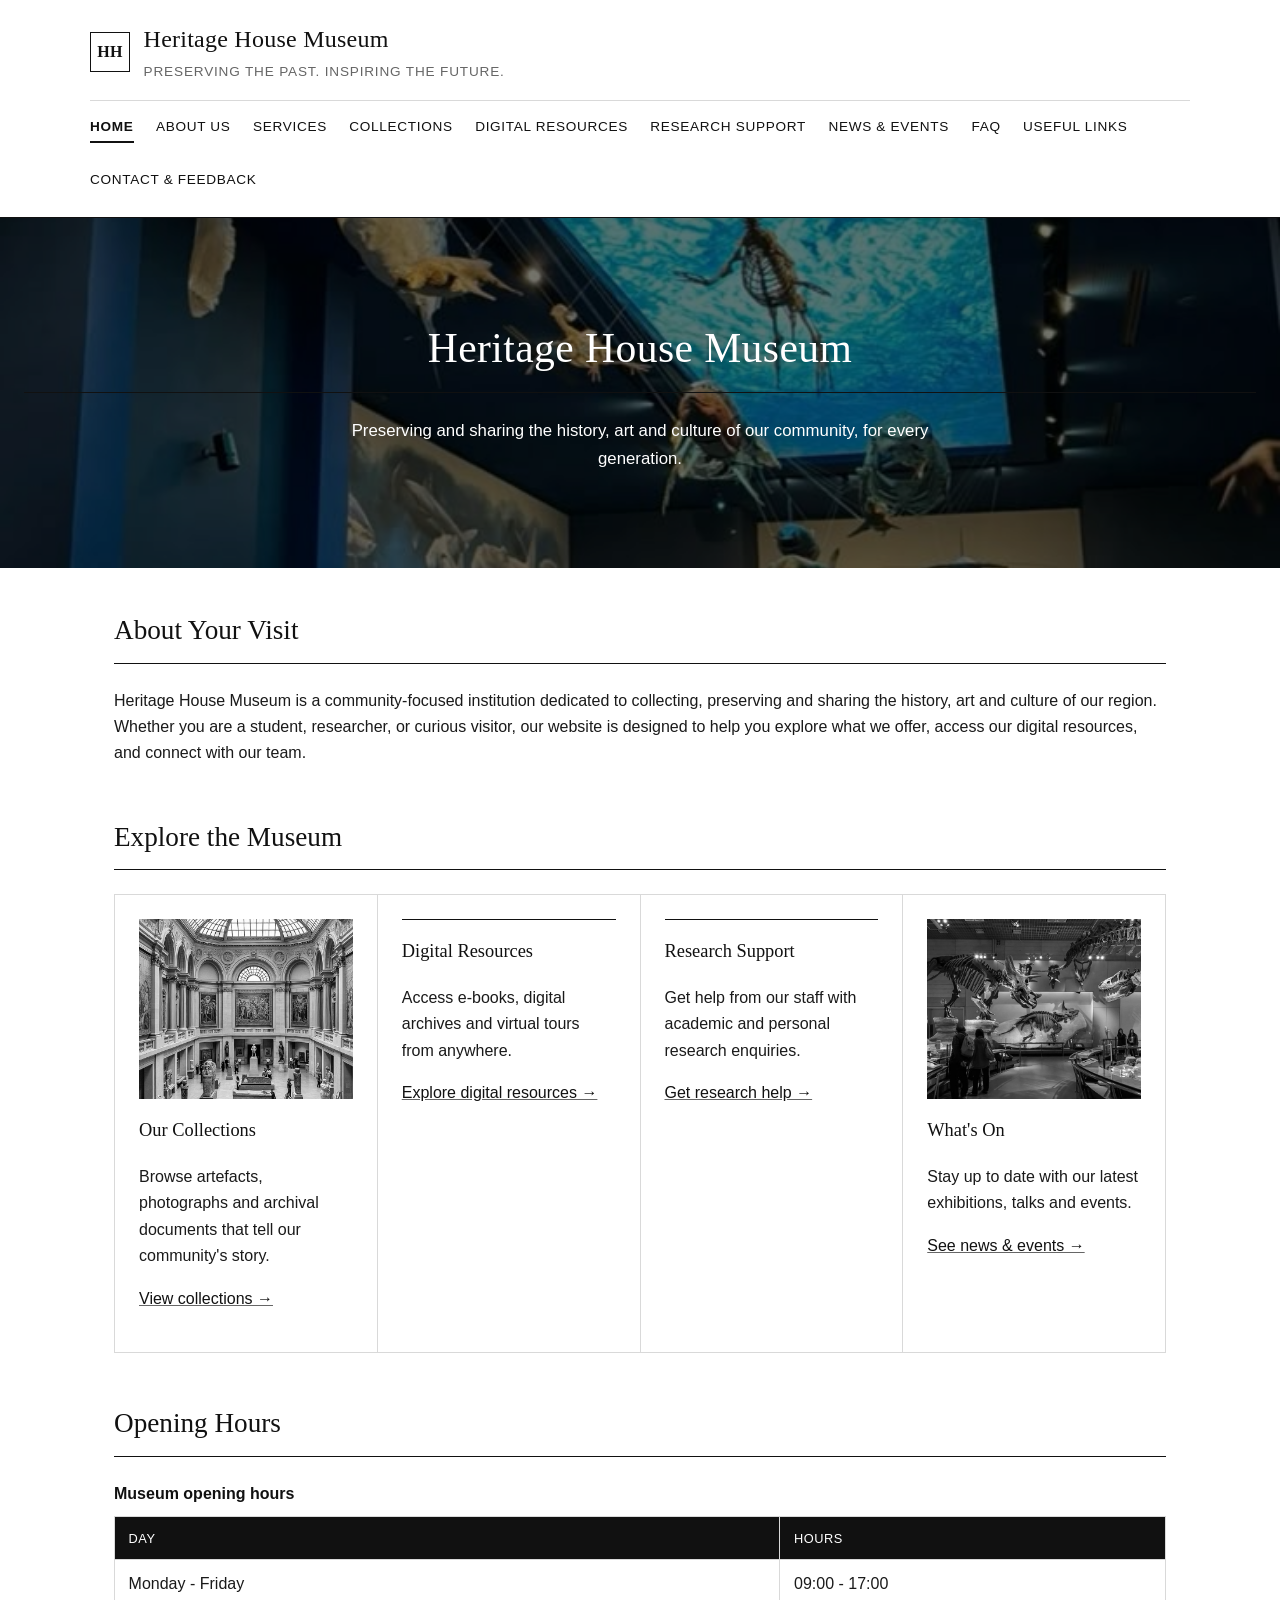
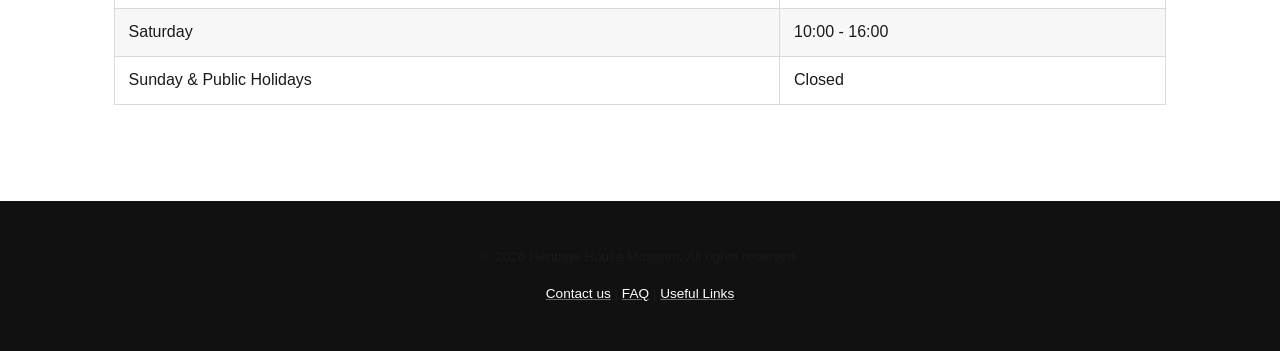
==== index.html @ da5e99c8 "Build museum website: 10 pages, B&W design, photos, report" ====
<!DOCTYPE html>
<html lang="en">
<head>
<meta charset="UTF-8">
<meta name="viewport" content="width=device-width, initial-scale=1.0">
<title>Home | Heritage House Museum</title>
<meta name="description" content="Heritage House Museum - preserving and sharing our community's history, art and culture.">
<link rel="stylesheet" href="css/style.css">
</head>
<body>
<a class="skip-link" href="#main-content">Skip to main content</a>

<header class="site-header">
  <div class="brand">
    <span class="logo-mark" aria-hidden="true">HH</span>
    <div>
      <h1>Heritage House Museum</h1>
      <p class="tagline">Preserving the past. Inspiring the future.</p>
    </div>
  </div>
  <nav class="main-nav" aria-label="Main navigation">
    <ul>
      <li><a href="index.html" aria-current="page">Home</a></li>
      <li><a href="about.html">About Us</a></li>
      <li><a href="services.html">Services</a></li>
      <li><a href="collections.html">Collections</a></li>
      <li><a href="digital-resources.html">Digital Resources</a></li>
      <li><a href="research-support.html">Research Support</a></li>
      <li><a href="news-events.html">News &amp; Events</a></li>
      <li><a href="faq.html">FAQ</a></li>
      <li><a href="useful-links.html">Useful Links</a></li>
      <li><a href="contact.html">Contact &amp; Feedback</a></li>
    </ul>
  </nav>
</header>

<main id="main-content">
  <div class="hero">
    <h2>Heritage House Museum</h2>
    <p>Preserving and sharing the history, art and culture of our community, for every generation.</p>
  </div>

  <section aria-labelledby="intro-heading">
    <h2 id="intro-heading">About Your Visit</h2>
    <p>
      Heritage House Museum is a community-focused institution dedicated to collecting, preserving and
      sharing the history, art and culture of our region. Whether you are a student, researcher, or
      curious visitor, our website is designed to help you explore what we offer, access our digital
      resources, and connect with our team.
    </p>
  </section>

  <section aria-labelledby="highlights-heading">
    <h2 id="highlights-heading">Explore the Museum</h2>
    <div class="card-grid">
      <div class="card">
        <img src="images/gallery-interior.jpg" alt="Museum gallery interior with exhibit cases and visitors viewing displays">
        <h3>Our Collections</h3>
        <p>Browse artefacts, photographs and archival documents that tell our community's story.</p>
        <p><a href="collections.html">View collections &rarr;</a></p>
      </div>
      <div class="card">
        <div class="icon-box" aria-hidden="true"></div>
        <h3>Digital Resources</h3>
        <p>Access e-books, digital archives and virtual tours from anywhere.</p>
        <p><a href="digital-resources.html">Explore digital resources &rarr;</a></p>
      </div>
      <div class="card">
        <div class="icon-box" aria-hidden="true"></div>
        <h3>Research Support</h3>
        <p>Get help from our staff with academic and personal research enquiries.</p>
        <p><a href="research-support.html">Get research help &rarr;</a></p>
      </div>
      <div class="card">
        <img src="images/workshop-event.jpg" alt="Visitors taking part in a museum workshop event">
        <h3>What's On</h3>
        <p>Stay up to date with our latest exhibitions, talks and events.</p>
        <p><a href="news-events.html">See news &amp; events &rarr;</a></p>
      </div>
    </div>
  </section>

  <section aria-labelledby="hours-heading">
    <h2 id="hours-heading">Opening Hours</h2>
    <table>
      <caption>Museum opening hours</caption>
      <thead>
        <tr><th scope="col">Day</th><th scope="col">Hours</th></tr>
      </thead>
      <tbody>
        <tr><td>Monday - Friday</td><td>09:00 - 17:00</td></tr>
        <tr><td>Saturday</td><td>10:00 - 16:00</td></tr>
        <tr><td>Sunday &amp; Public Holidays</td><td>Closed</td></tr>
      </tbody>
    </table>
  </section>
</main>

<footer class="site-footer">
  <p>&copy; 2026 Heritage House Museum. All rights reserved.</p>
  <p><a href="contact.html">Contact us</a> | <a href="faq.html">FAQ</a> | <a href="useful-links.html">Useful Links</a></p>
</footer>

</body>
</html>
---- css/style.css ----
/* =========================================================
   Heritage House Museum - Main Stylesheet
   Monochrome, editorial layout inspired by nmk.go.ke
   ========================================================= */

:root {
  --color-black: #111111;
  --color-white: #ffffff;
  --color-text: #1a1a1a;
  --color-muted: #666666;
  --color-border: #d9d9d9;
  --color-border-strong: #111111;
  --font-heading: Georgia, 'Times New Roman', serif;
  --font-body: Helvetica, Arial, sans-serif;
}

* {
  box-sizing: border-box;
}

body {
  margin: 0;
  font-family: var(--font-body);
  background-color: var(--color-white);
  color: var(--color-text);
  line-height: 1.65;
}

img {
  filter: grayscale(100%);
}

/* Skip link for keyboard/screen-reader users */
.skip-link {
  position: absolute;
  left: -999px;
  top: auto;
  background: var(--color-black);
  color: var(--color-white);
  padding: 0.5em 1em;
  z-index: 100;
}
.skip-link:focus {
  left: 0.5em;
  top: 0.5em;
}

/* ---------- Header & Navigation ---------- */
header.site-header {
  background-color: var(--color-white);
  color: var(--color-black);
  padding: 1.25rem 1.5rem;
  border-bottom: 1px solid var(--color-border-strong);
}

.site-header .brand {
  display: flex;
  align-items: center;
  gap: 0.85rem;
  flex-wrap: wrap;
  max-width: 1100px;
  margin: 0 auto;
}

.site-header .logo-mark {
  width: 40px;
  height: 40px;
  border: 1px solid var(--color-black);
  display: inline-flex;
  align-items: center;
  justify-content: center;
  font-family: var(--font-heading);
  font-weight: bold;
  letter-spacing: 0.02em;
  color: var(--color-black);
  flex-shrink: 0;
}

.site-header h1 {
  font-family: var(--font-heading);
  margin: 0;
  font-size: 1.5rem;
  letter-spacing: 0.01em;
}

.site-header p.tagline {
  margin: 0.1rem 0 0;
  font-size: 0.85rem;
  color: var(--color-muted);
  text-transform: uppercase;
  letter-spacing: 0.06em;
}

nav.main-nav {
  margin-top: 1rem;
  border-top: 1px solid var(--color-border);
  padding-top: 0.75rem;
  max-width: 1100px;
  margin-left: auto;
  margin-right: auto;
}

nav.main-nav ul {
  list-style: none;
  margin: 0;
  padding: 0;
  display: flex;
  flex-wrap: wrap;
  gap: 1.4rem;
}

nav.main-nav a {
  display: inline-block;
  padding: 0.2rem 0;
  color: var(--color-black);
  text-decoration: none;
  font-size: 0.85rem;
  text-transform: uppercase;
  letter-spacing: 0.05em;
  border-bottom: 2px solid transparent;
}

nav.main-nav a:hover,
nav.main-nav a:focus {
  border-bottom-color: var(--color-black);
}

nav.main-nav a[aria-current="page"] {
  border-bottom-color: var(--color-black);
  font-weight: bold;
}

/* ---------- Layout ---------- */
main {
  max-width: 1100px;
  margin: 0 auto;
  padding: 0 1.5rem 3rem;
}

.hero {
  position: relative;
  width: 100vw;
  margin-left: calc(50% - 50vw);
  margin-right: calc(50% - 50vw);
  margin-bottom: 2.5rem;
  padding: 6rem 1.5rem;
  text-align: center;
  color: var(--color-white);
  background-color: var(--color-black);
  background-image: linear-gradient(rgba(0, 0, 0, 0.55), rgba(0, 0, 0, 0.55)), url('../images/hero-museum.jpg');
  background-size: cover;
  background-position: center;
}

.hero h2 {
  font-family: var(--font-heading);
  font-size: 2.6rem;
  font-weight: normal;
  color: var(--color-white);
  margin-top: 0;
  letter-spacing: 0.01em;
}

.hero p {
  max-width: 620px;
  margin: 0.75rem auto 0;
  color: var(--color-white);
  font-size: 1.05rem;
}

section {
  margin-bottom: 3rem;
}

h1, h2, h3, h4 {
  font-family: var(--font-heading);
  font-weight: normal;
  color: var(--color-black);
}

h2 {
  font-size: 1.7rem;
  border-bottom: 1px solid var(--color-border-strong);
  padding-bottom: 0.6rem;
  margin-bottom: 1.5rem;
}

p {
  color: var(--color-text);
}

a {
  color: var(--color-black);
  text-decoration-color: var(--color-muted);
}

a:hover,
a:focus {
  text-decoration-thickness: 2px;
}

/* ---------- Cards / Grid ---------- */
.card-grid {
  display: grid;
  grid-template-columns: repeat(auto-fit, minmax(220px, 1fr));
  gap: 0;
  border-top: 1px solid var(--color-border);
  border-left: 1px solid var(--color-border);
}

.card {
  background-color: var(--color-white);
  border-right: 1px solid var(--color-border);
  border-bottom: 1px solid var(--color-border);
  padding: 1.5rem;
}

.card h3 {
  margin-top: 0;
  font-size: 1.15rem;
}

.icon-box {
  width: 100%;
  height: 1px;
  margin-bottom: 1rem;
  background-color: var(--color-border-strong);
}

.card img,
.hero-image,
.page-image {
  width: 100%;
  height: 180px;
  object-fit: cover;
  margin-bottom: 1rem;
  display: block;
}

.hero-image {
  height: 320px;
  margin-bottom: 1.5rem;
}

.page-image {
  height: 260px;
  margin: 0.5rem 0 1.25rem;
}

figure {
  margin: 0 0 1.25rem;
}

figcaption {
  font-size: 0.85rem;
  color: var(--color-muted);
  margin-top: 0.5rem;
}

/* ---------- Tables ---------- */
table {
  width: 100%;
  border-collapse: collapse;
  background-color: var(--color-white);
}

caption {
  font-weight: bold;
  text-align: left;
  padding-bottom: 0.6rem;
  color: var(--color-black);
}

th, td {
  border: 1px solid var(--color-border);
  padding: 0.65rem 0.85rem;
  text-align: left;
}

th {
  background-color: var(--color-black);
  color: var(--color-white);
  font-weight: normal;
  text-transform: uppercase;
  font-size: 0.8rem;
  letter-spacing: 0.04em;
}

tr:nth-child(even) td {
  background-color: #f7f7f7;
}

/* ---------- FAQ ---------- */
details {
  background-color: var(--color-white);
  border-bottom: 1px solid var(--color-border);
  padding: 1rem 0;
  margin-bottom: 0;
}

details summary {
  font-weight: bold;
  cursor: pointer;
  color: var(--color-black);
}

/* ---------- Forms ---------- */
form {
  background-color: var(--color-white);
  border: 1px solid var(--color-border-strong);
  padding: 1.75rem;
  max-width: 600px;
}

.form-group {
  margin-bottom: 1.1rem;
}

label {
  display: block;
  font-weight: bold;
  margin-bottom: 0.35rem;
  font-size: 0.9rem;
}

input[type="text"],
input[type="email"],
input[type="tel"],
select,
textarea {
  width: 100%;
  padding: 0.55rem 0.65rem;
  border: 1px solid var(--color-border-strong);
  font-family: inherit;
  font-size: 1rem;
  background-color: var(--color-white);
  color: var(--color-text);
}

input:focus,
select:focus,
textarea:focus {
  outline: 2px solid var(--color-black);
  outline-offset: 1px;
}

fieldset {
  border: 1px solid var(--color-border-strong);
  margin-bottom: 1.1rem;
}

legend {
  font-weight: bold;
  padding: 0 0.4rem;
  color: var(--color-black);
  font-size: 0.9rem;
}

.radio-option,
.checkbox-option {
  display: flex;
  align-items: center;
  gap: 0.5rem;
  font-weight: normal;
  margin-bottom: 0.4rem;
}

.radio-option input,
.checkbox-option input {
  width: auto;
}

button,
input[type="submit"] {
  background-color: var(--color-black);
  color: var(--color-white);
  border: 1px solid var(--color-black);
  padding: 0.65rem 1.6rem;
  font-size: 0.9rem;
  text-transform: uppercase;
  letter-spacing: 0.05em;
  cursor: pointer;
}

button:hover,
input[type="submit"]:hover {
  background-color: var(--color-white);
  color: var(--color-black);
}

.required {
  color: var(--color-black);
  font-weight: bold;
}

/* ---------- Links list ---------- */
.link-list li {
  margin-bottom: 0.6rem;
}

/* ---------- Footer ---------- */
footer.site-footer {
  background-color: var(--color-black);
  color: #cccccc;
  text-align: center;
  padding: 2rem 1.5rem;
  font-size: 0.85rem;
}

footer.site-footer a {
  color: var(--color-white);
}

/* ---------- Responsive ---------- */
@media (max-width: 600px) {
  nav.main-nav ul {
    flex-direction: column;
    gap: 0.6rem;
  }
  .hero {
    padding: 3rem 1.25rem;
  }
  .hero h2 {
    font-size: 1.8rem;
  }
}
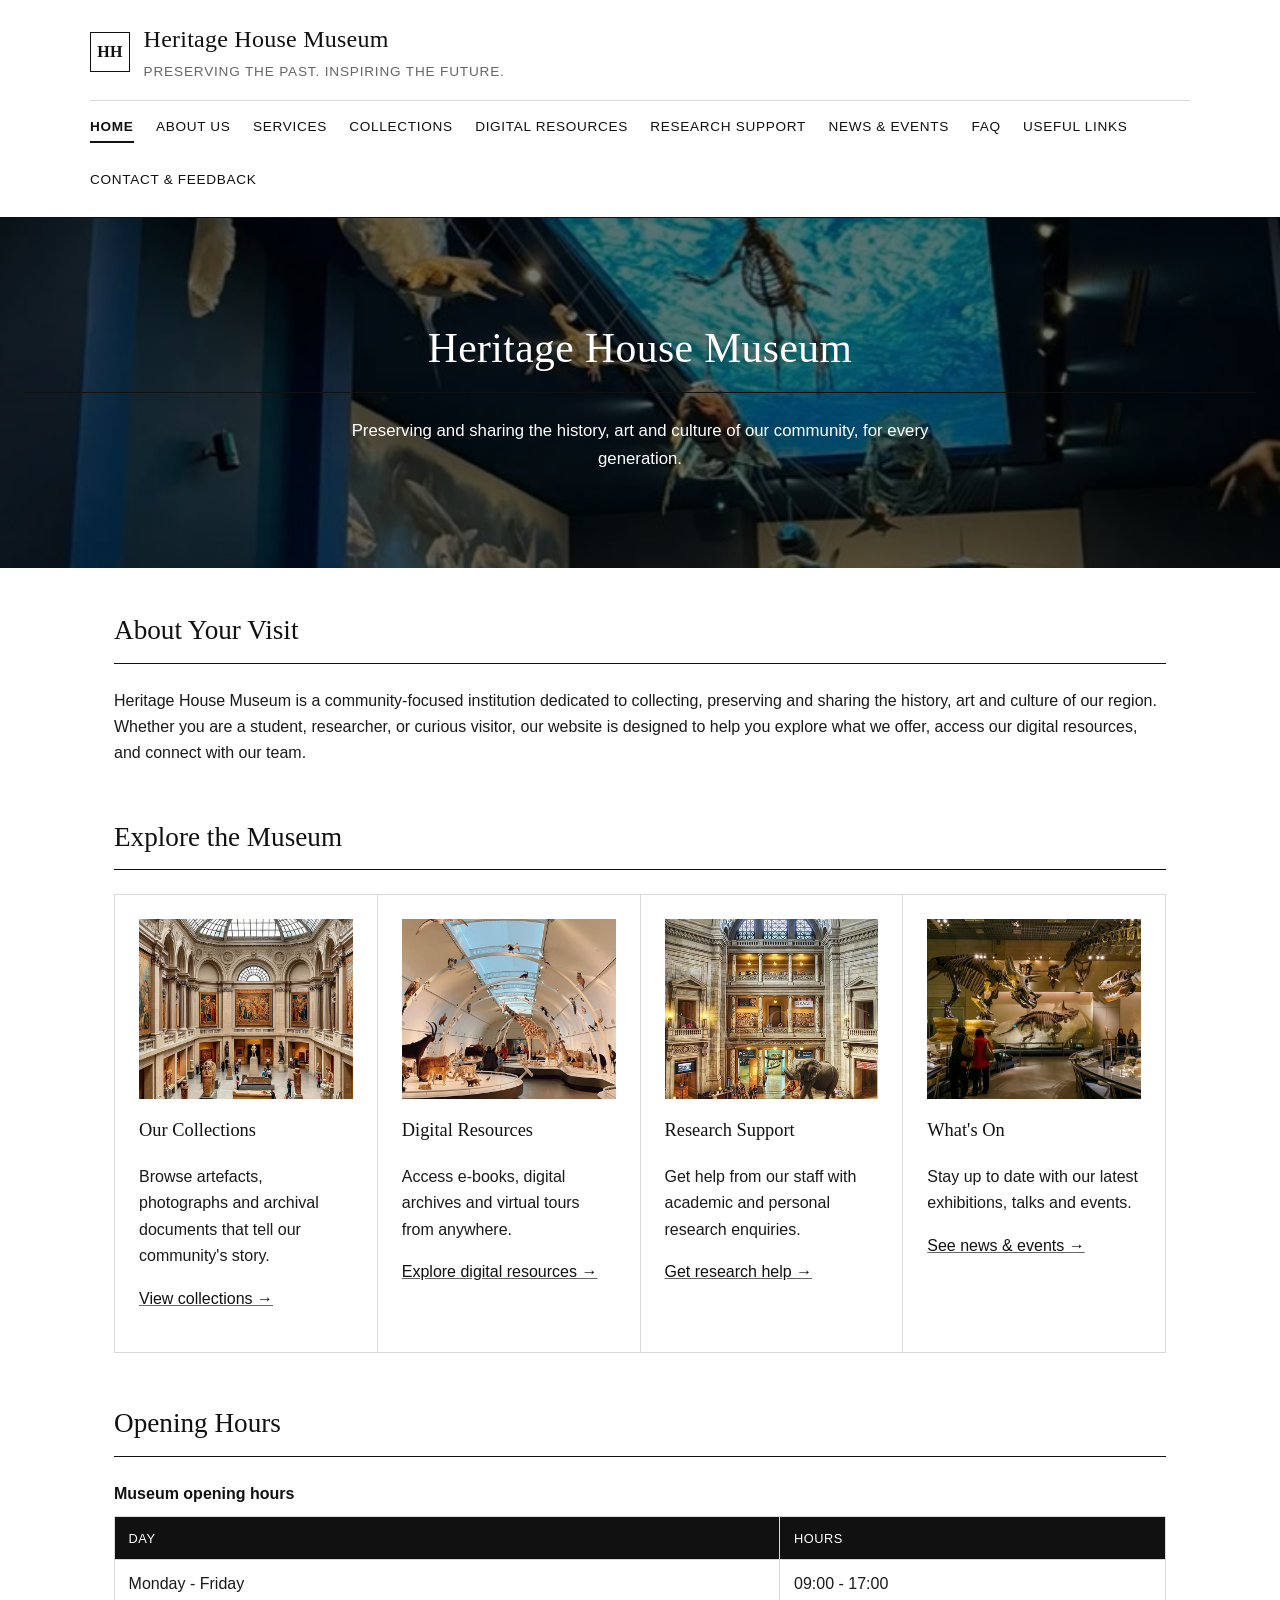
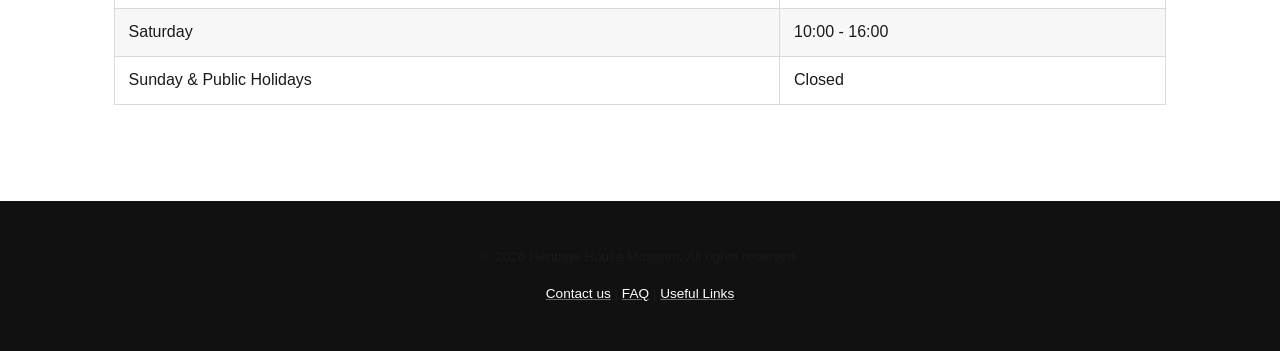
==== commit 7b833ce4: "Keep photo colors, fill remaining card placeholders" ====
--- a/index.html
+++ b/index.html
@@ -60,13 +60,13 @@
         <p><a href="collections.html">View collections &rarr;</a></p>
       </div>
       <div class="card">
-        <div class="icon-box" aria-hidden="true"></div>
+        <img src="images/skylight-gallery.jpg" alt="Sunlit gallery space housing part of our digital archive project">
         <h3>Digital Resources</h3>
         <p>Access e-books, digital archives and virtual tours from anywhere.</p>
         <p><a href="digital-resources.html">Explore digital resources &rarr;</a></p>
       </div>
       <div class="card">
-        <div class="icon-box" aria-hidden="true"></div>
+        <img src="images/natural-history-display.jpg" alt="Museum display used by researchers and visiting academics">
         <h3>Research Support</h3>
         <p>Get help from our staff with academic and personal research enquiries.</p>
         <p><a href="research-support.html">Get research help &rarr;</a></p>
--- a/css/style.css
+++ b/css/style.css
@@ -24,10 +24,6 @@
   background-color: var(--color-white);
   color: var(--color-text);
   line-height: 1.65;
-}
-
-img {
-  filter: grayscale(100%);
 }
 
 /* Skip link for keyboard/screen-reader users */
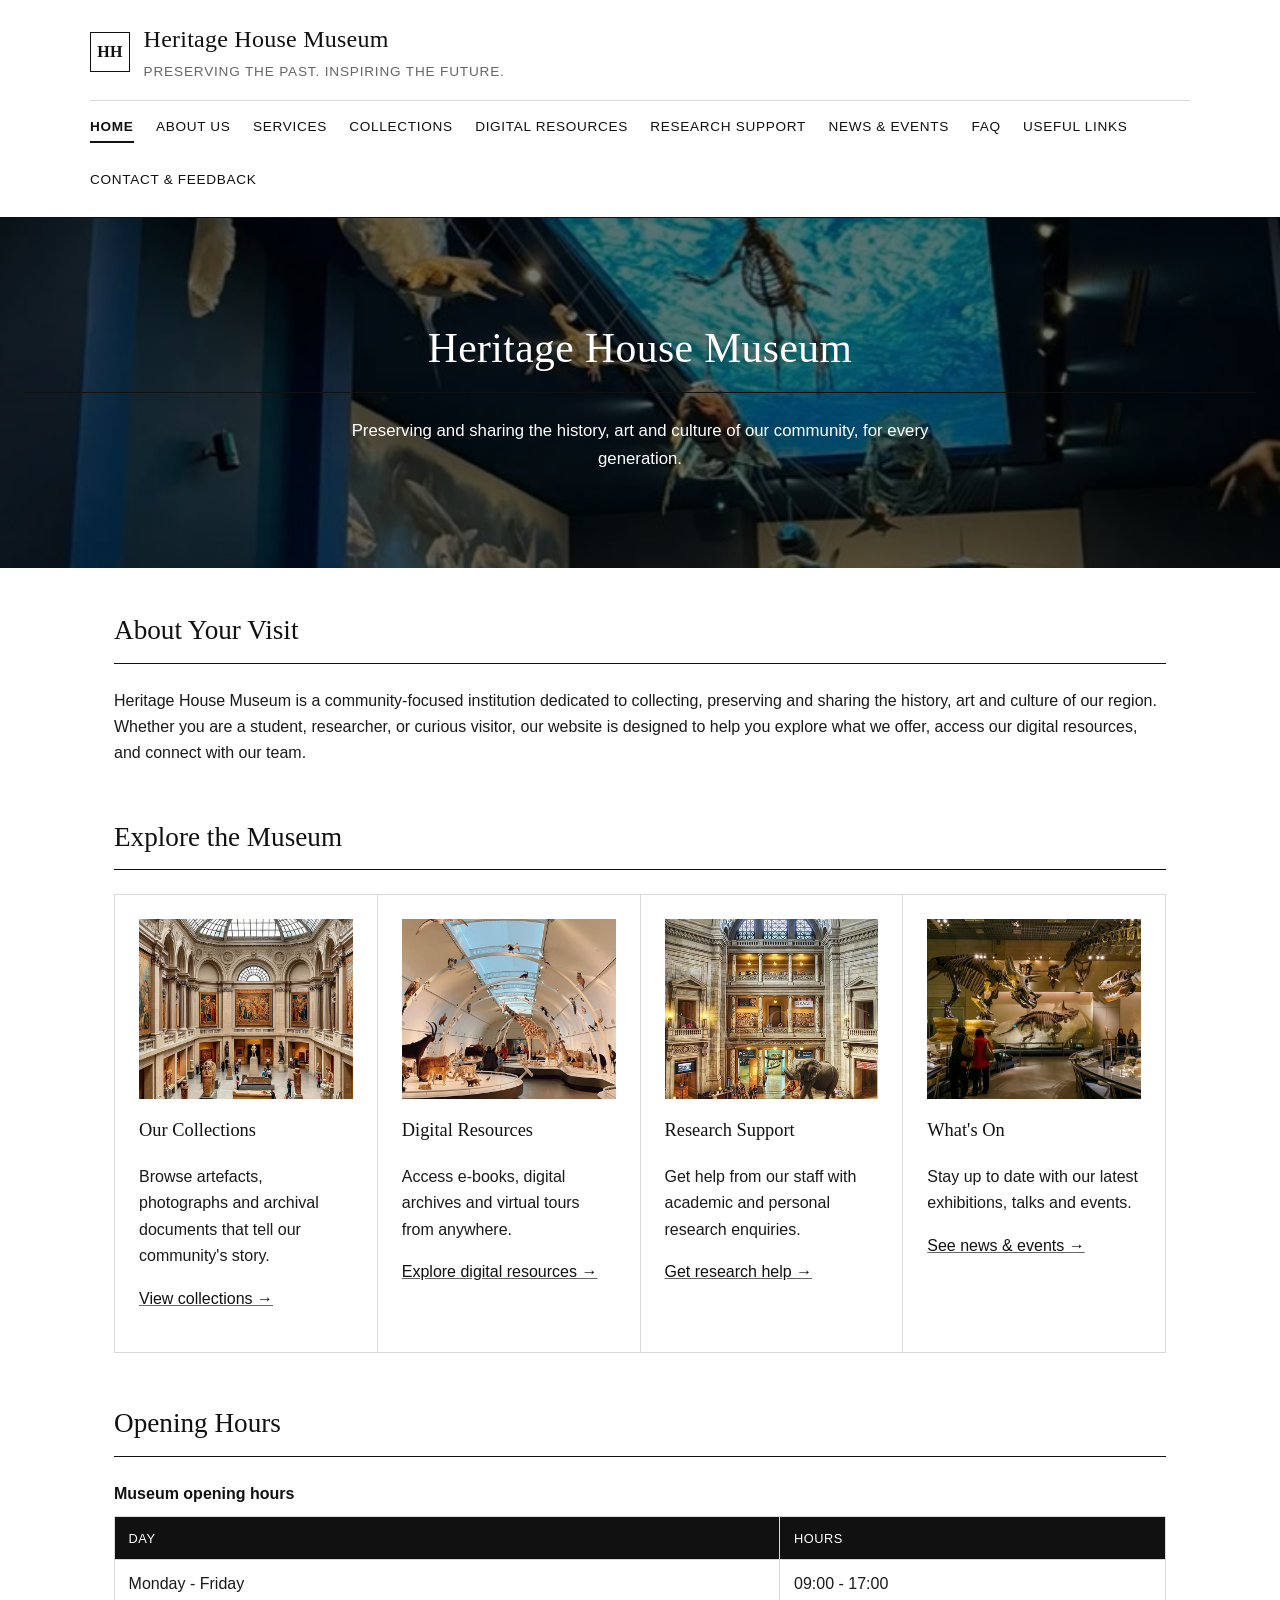
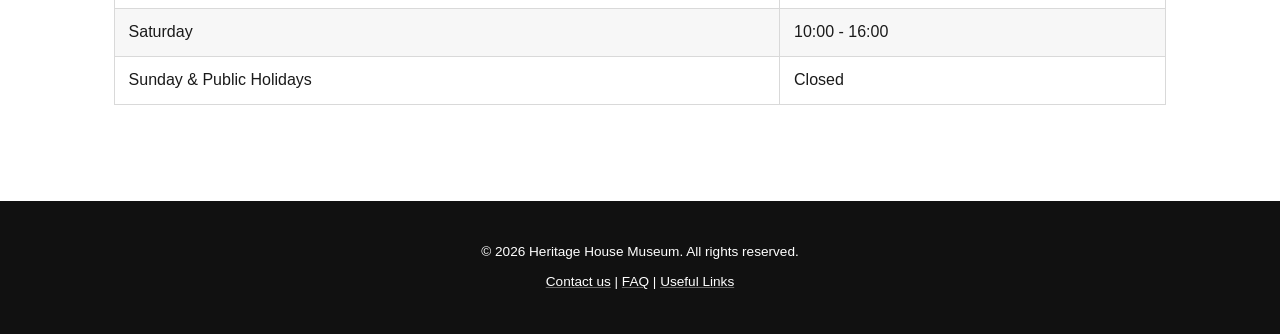
==== commit 9f3cd915: "Made some changes" ====
--- a/index.html
+++ b/index.html
@@ -1,4 +1,4 @@
-<!DOCTYPE html>
+<!DOCTYPE html>  
 <html lang="en">
 <head>
 <meta charset="UTF-8">
--- a/css/style.css
+++ b/css/style.css
@@ -3,7 +3,7 @@
    Monochrome, editorial layout inspired by nmk.go.ke
    ========================================================= */
 
-:root {
+:root {  
   --color-black: #111111;
   --color-white: #ffffff;
   --color-text: #1a1a1a;
@@ -401,6 +401,11 @@
   text-align: center;
   padding: 2rem 1.5rem;
   font-size: 0.85rem;
+}
+
+footer.site-footer p {
+  margin: 0.5rem 0;
+  color: var(--color-white);
 }
 
 footer.site-footer a {
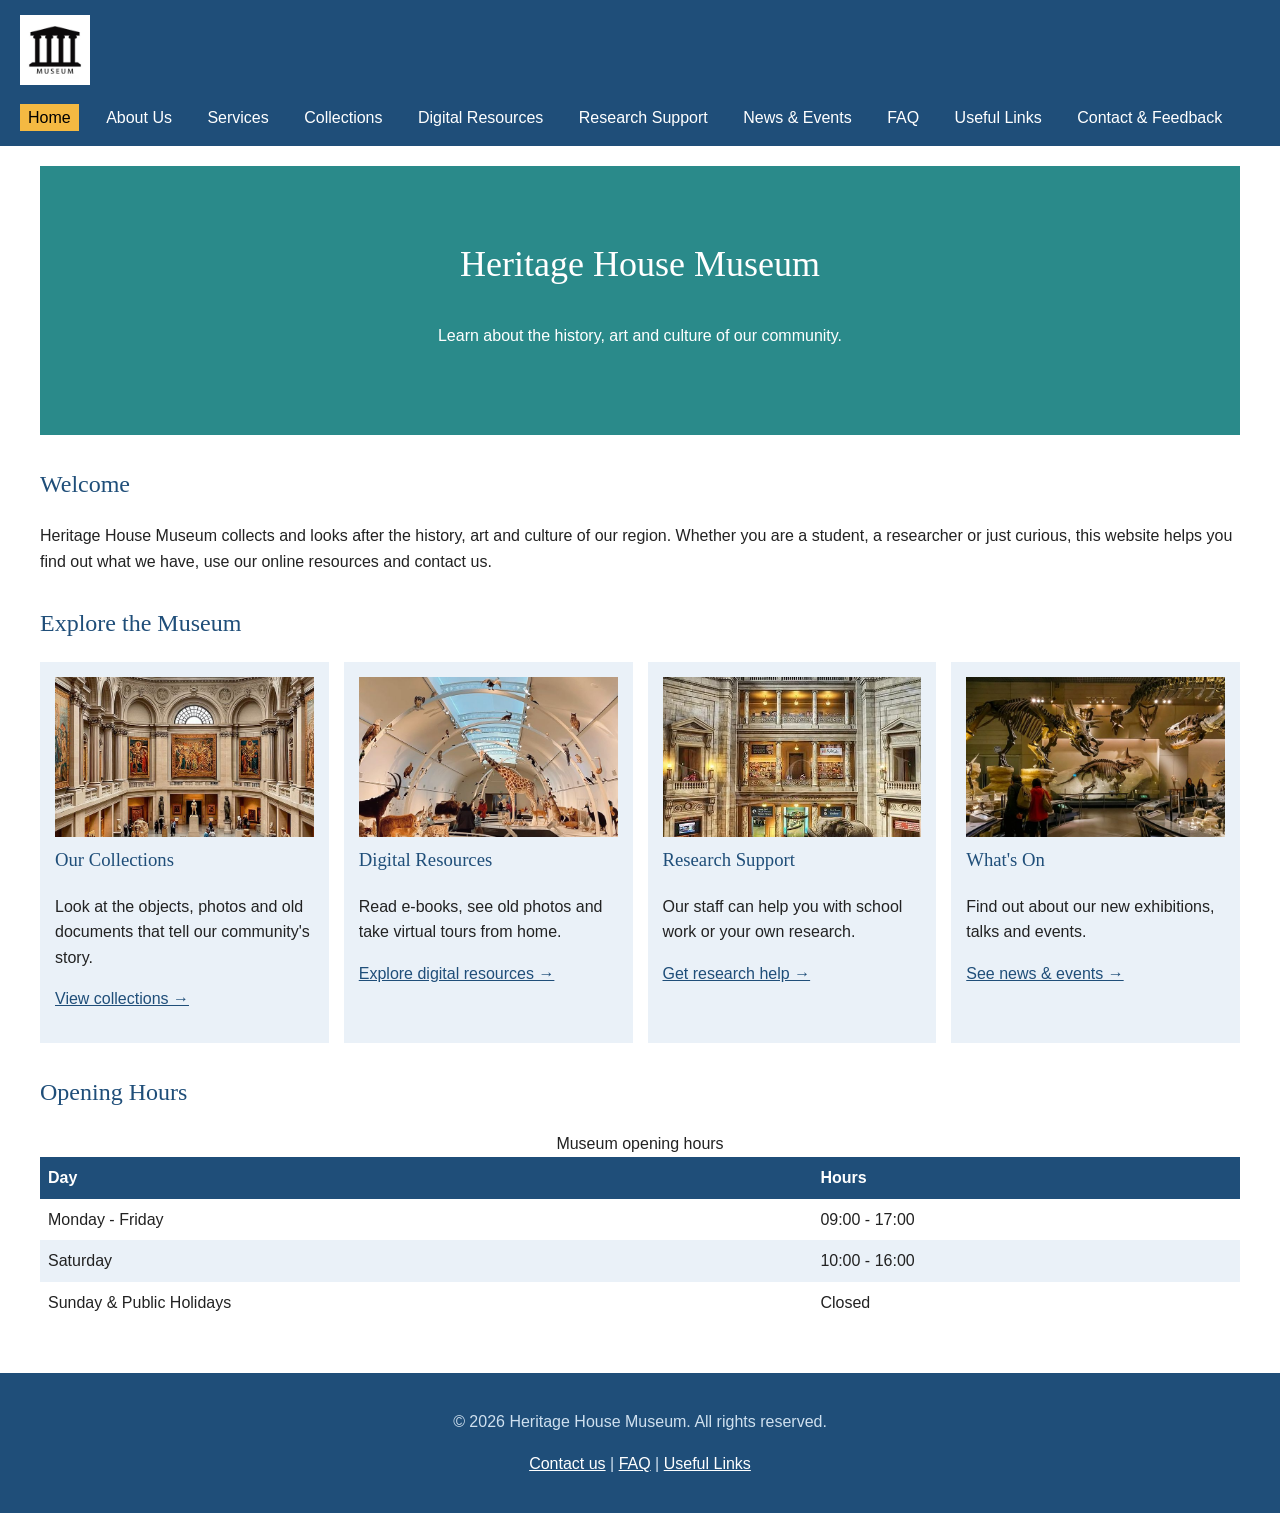
==== commit 253cd43f: "Latest Updates" ====
--- a/index.html
+++ b/index.html
@@ -1,26 +1,19 @@
-<!DOCTYPE html>  
+<!DOCTYPE html>
 <html lang="en">
 <head>
 <meta charset="UTF-8">
 <meta name="viewport" content="width=device-width, initial-scale=1.0">
 <title>Home | Heritage House Museum</title>
-<meta name="description" content="Heritage House Museum - preserving and sharing our community's history, art and culture.">
 <link rel="stylesheet" href="css/style.css">
 </head>
 <body>
-<a class="skip-link" href="#main-content">Skip to main content</a>
-
 <header class="site-header">
-  <div class="brand">
-    <span class="logo-mark" aria-hidden="true">HH</span>
-    <div>
-      <h1>Heritage House Museum</h1>
-      <p class="tagline">Preserving the past. Inspiring the future.</p>
-    </div>
-  </div>
-  <nav class="main-nav" aria-label="Main navigation">
+  <a class="logo" href="index.html">
+    <img src="images/logo.jpg" alt="Heritage House Museum logo">
+  </a>
+  <nav class="main-nav">
     <ul>
-      <li><a href="index.html" aria-current="page">Home</a></li>
+      <li><a href="index.html" class="active">Home</a></li>
       <li><a href="about.html">About Us</a></li>
       <li><a href="services.html">Services</a></li>
       <li><a href="collections.html">Collections</a></li>
@@ -34,54 +27,51 @@
   </nav>
 </header>
 
-<main id="main-content">
-  <div class="hero">
+<main>
+  <div class="banner">
     <h2>Heritage House Museum</h2>
-    <p>Preserving and sharing the history, art and culture of our community, for every generation.</p>
+    <p>Learn about the history, art and culture of our community.</p>
   </div>
 
-  <section aria-labelledby="intro-heading">
-    <h2 id="intro-heading">About Your Visit</h2>
+  <section>
+    <h2>Welcome</h2>
     <p>
-      Heritage House Museum is a community-focused institution dedicated to collecting, preserving and
-      sharing the history, art and culture of our region. Whether you are a student, researcher, or
-      curious visitor, our website is designed to help you explore what we offer, access our digital
-      resources, and connect with our team.
+      Heritage House Museum collects and looks after the history, art and culture of our region. Whether you are a student, a researcher or just curious, this website helps you find out what we have, use our online resources and contact us.
     </p>
   </section>
 
-  <section aria-labelledby="highlights-heading">
-    <h2 id="highlights-heading">Explore the Museum</h2>
+  <section>
+    <h2>Explore the Museum</h2>
     <div class="card-grid">
       <div class="card">
         <img src="images/gallery-interior.jpg" alt="Museum gallery interior with exhibit cases and visitors viewing displays">
         <h3>Our Collections</h3>
-        <p>Browse artefacts, photographs and archival documents that tell our community's story.</p>
+        <p>Look at the objects, photos and old documents that tell our community's story.</p>
         <p><a href="collections.html">View collections &rarr;</a></p>
       </div>
       <div class="card">
         <img src="images/skylight-gallery.jpg" alt="Sunlit gallery space housing part of our digital archive project">
         <h3>Digital Resources</h3>
-        <p>Access e-books, digital archives and virtual tours from anywhere.</p>
+        <p>Read e-books, see old photos and take virtual tours from home.</p>
         <p><a href="digital-resources.html">Explore digital resources &rarr;</a></p>
       </div>
       <div class="card">
         <img src="images/natural-history-display.jpg" alt="Museum display used by researchers and visiting academics">
         <h3>Research Support</h3>
-        <p>Get help from our staff with academic and personal research enquiries.</p>
+        <p>Our staff can help you with school work or your own research.</p>
         <p><a href="research-support.html">Get research help &rarr;</a></p>
       </div>
       <div class="card">
         <img src="images/workshop-event.jpg" alt="Visitors taking part in a museum workshop event">
         <h3>What's On</h3>
-        <p>Stay up to date with our latest exhibitions, talks and events.</p>
+        <p>Find out about our new exhibitions, talks and events.</p>
         <p><a href="news-events.html">See news &amp; events &rarr;</a></p>
       </div>
     </div>
   </section>
 
-  <section aria-labelledby="hours-heading">
-    <h2 id="hours-heading">Opening Hours</h2>
+  <section>
+    <h2>Opening Hours</h2>
     <table>
       <caption>Museum opening hours</caption>
       <thead>
--- a/css/style.css
+++ b/css/style.css
@@ -1,322 +1,187 @@
-/* =========================================================
-   Heritage House Museum - Main Stylesheet
-   Monochrome, editorial layout inspired by nmk.go.ke
-   ========================================================= */
-
-:root {  
-  --color-black: #111111;
-  --color-white: #ffffff;
-  --color-text: #1a1a1a;
-  --color-muted: #666666;
-  --color-border: #d9d9d9;
-  --color-border-strong: #111111;
-  --font-heading: Georgia, 'Times New Roman', serif;
-  --font-body: Helvetica, Arial, sans-serif;
-}
-
+/* Heritage House Museum - stylesheet
+   Colours: black, white and grey */
+
+/* ----- General ----- */
 * {
   box-sizing: border-box;
 }
 
 body {
   margin: 0;
-  font-family: var(--font-body);
-  background-color: var(--color-white);
-  color: var(--color-text);
-  line-height: 1.65;
-}
-
-/* Skip link for keyboard/screen-reader users */
-.skip-link {
-  position: absolute;
-  left: -999px;
-  top: auto;
-  background: var(--color-black);
-  color: var(--color-white);
-  padding: 0.5em 1em;
-  z-index: 100;
-}
-.skip-link:focus {
-  left: 0.5em;
-  top: 0.5em;
-}
-
-/* ---------- Header & Navigation ---------- */
-header.site-header {
-  background-color: var(--color-white);
-  color: var(--color-black);
-  padding: 1.25rem 1.5rem;
-  border-bottom: 1px solid var(--color-border-strong);
-}
-
-.site-header .brand {
+  font-family: Arial, sans-serif;
+  color: #222222;
+  background-color: #ffffff;
+  line-height: 1.6;
+}
+
+h1, h2, h3 {
+  font-family: Georgia, serif;
+  font-weight: normal;
+}
+
+h2 {
+  color: #1f4e79;
+}
+
+a {
+  color: #1f4e79;
+}
+
+/* ----- Header and navigation ----- */
+/* Logo and menu sit on one line */
+.site-header {
   display: flex;
+  flex-wrap: wrap;
   align-items: center;
-  gap: 0.85rem;
-  flex-wrap: wrap;
-  max-width: 1100px;
-  margin: 0 auto;
-}
-
-.site-header .logo-mark {
-  width: 40px;
-  height: 40px;
-  border: 1px solid var(--color-black);
-  display: inline-flex;
-  align-items: center;
-  justify-content: center;
-  font-family: var(--font-heading);
-  font-weight: bold;
-  letter-spacing: 0.02em;
-  color: var(--color-black);
-  flex-shrink: 0;
-}
-
-.site-header h1 {
-  font-family: var(--font-heading);
-  margin: 0;
-  font-size: 1.5rem;
-  letter-spacing: 0.01em;
-}
-
-.site-header p.tagline {
-  margin: 0.1rem 0 0;
-  font-size: 0.85rem;
-  color: var(--color-muted);
-  text-transform: uppercase;
-  letter-spacing: 0.06em;
-}
-
-nav.main-nav {
-  margin-top: 1rem;
-  border-top: 1px solid var(--color-border);
-  padding-top: 0.75rem;
-  max-width: 1100px;
-  margin-left: auto;
-  margin-right: auto;
-}
-
-nav.main-nav ul {
+  gap: 20px;
+  padding: 15px 20px;
+  background-color: #1f4e79;
+  color: #ffffff;
+}
+
+.logo {
+  display: inline-block;
+}
+
+.logo img {
+  height: 70px;
+  display: block;
+}
+
+.main-nav ul {
   list-style: none;
   margin: 0;
   padding: 0;
+}
+
+.main-nav li {
+  display: inline-block;
+  margin-right: 15px;
+}
+
+.main-nav a {
+  color: #ffffff;
+  text-decoration: none;
+  padding: 5px 8px;
+}
+
+.main-nav a:hover,
+.main-nav a.active {
+  background-color: #f4b942;
+  color: #000000;
+}
+
+/* ----- Main content ----- */
+main {
+  padding: 20px 40px;
+}
+
+section {
+  margin-bottom: 30px;
+}
+
+/* Big picture with text on the home page */
+.banner {
+  background-color: #2a8a8a;
+  color: #ffffff;
+  text-align: center;
+  padding: 70px 20px;
+  margin-bottom: 30px;
+}
+
+.banner h2 {
+  color: #ffffff;
+  font-size: 36px;
+  margin-top: 0;
+}
+
+/* ----- Cards and images ----- */
+.card-grid {
   display: flex;
   flex-wrap: wrap;
-  gap: 1.4rem;
-}
-
-nav.main-nav a {
-  display: inline-block;
-  padding: 0.2rem 0;
-  color: var(--color-black);
-  text-decoration: none;
-  font-size: 0.85rem;
-  text-transform: uppercase;
-  letter-spacing: 0.05em;
-  border-bottom: 2px solid transparent;
-}
-
-nav.main-nav a:hover,
-nav.main-nav a:focus {
-  border-bottom-color: var(--color-black);
-}
-
-nav.main-nav a[aria-current="page"] {
-  border-bottom-color: var(--color-black);
-  font-weight: bold;
-}
-
-/* ---------- Layout ---------- */
-main {
-  max-width: 1100px;
-  margin: 0 auto;
-  padding: 0 1.5rem 3rem;
-}
-
-.hero {
-  position: relative;
-  width: 100vw;
-  margin-left: calc(50% - 50vw);
-  margin-right: calc(50% - 50vw);
-  margin-bottom: 2.5rem;
-  padding: 6rem 1.5rem;
-  text-align: center;
-  color: var(--color-white);
-  background-color: var(--color-black);
-  background-image: linear-gradient(rgba(0, 0, 0, 0.55), rgba(0, 0, 0, 0.55)), url('../images/hero-museum.jpg');
-  background-size: cover;
-  background-position: center;
-}
-
-.hero h2 {
-  font-family: var(--font-heading);
-  font-size: 2.6rem;
-  font-weight: normal;
-  color: var(--color-white);
-  margin-top: 0;
-  letter-spacing: 0.01em;
-}
-
-.hero p {
-  max-width: 620px;
-  margin: 0.75rem auto 0;
-  color: var(--color-white);
-  font-size: 1.05rem;
-}
-
-section {
-  margin-bottom: 3rem;
-}
-
-h1, h2, h3, h4 {
-  font-family: var(--font-heading);
-  font-weight: normal;
-  color: var(--color-black);
-}
-
-h2 {
-  font-size: 1.7rem;
-  border-bottom: 1px solid var(--color-border-strong);
-  padding-bottom: 0.6rem;
-  margin-bottom: 1.5rem;
-}
-
-p {
-  color: var(--color-text);
-}
-
-a {
-  color: var(--color-black);
-  text-decoration-color: var(--color-muted);
-}
-
-a:hover,
-a:focus {
-  text-decoration-thickness: 2px;
-}
-
-/* ---------- Cards / Grid ---------- */
-.card-grid {
-  display: grid;
-  grid-template-columns: repeat(auto-fit, minmax(220px, 1fr));
-  gap: 0;
-  border-top: 1px solid var(--color-border);
-  border-left: 1px solid var(--color-border);
+  gap: 15px;
 }
 
 .card {
-  background-color: var(--color-white);
-  border-right: 1px solid var(--color-border);
-  border-bottom: 1px solid var(--color-border);
-  padding: 1.5rem;
+  width: 230px;
+  flex-grow: 1;
+  background-color: #eaf1f8;
+  padding: 15px;
 }
 
 .card h3 {
   margin-top: 0;
-  font-size: 1.15rem;
-}
-
-.icon-box {
-  width: 100%;
-  height: 1px;
-  margin-bottom: 1rem;
-  background-color: var(--color-border-strong);
-}
-
-.card img,
-.hero-image,
+  color: #1f4e79;
+}
+
+.card img {
+  width: 100%;
+  height: 160px;
+  object-fit: cover;
+}
+
 .page-image {
   width: 100%;
-  height: 180px;
+  height: 250px;
   object-fit: cover;
-  margin-bottom: 1rem;
-  display: block;
-}
-
-.hero-image {
-  height: 320px;
-  margin-bottom: 1.5rem;
-}
-
-.page-image {
-  height: 260px;
-  margin: 0.5rem 0 1.25rem;
 }
 
 figure {
-  margin: 0 0 1.25rem;
+  margin: 0 0 20px 0;
 }
 
 figcaption {
-  font-size: 0.85rem;
-  color: var(--color-muted);
-  margin-top: 0.5rem;
-}
-
-/* ---------- Tables ---------- */
+  font-size: 14px;
+  color: #666666;
+}
+
+/* ----- Tables ----- */
 table {
   width: 100%;
   border-collapse: collapse;
-  background-color: var(--color-white);
-}
-
-caption {
-  font-weight: bold;
+}
+
+th, td {
+  padding: 8px;
   text-align: left;
-  padding-bottom: 0.6rem;
-  color: var(--color-black);
-}
-
-th, td {
-  border: 1px solid var(--color-border);
-  padding: 0.65rem 0.85rem;
-  text-align: left;
+}
+
+tr:nth-child(even) {
+  background-color: #eaf1f8;
 }
 
 th {
-  background-color: var(--color-black);
-  color: var(--color-white);
-  font-weight: normal;
-  text-transform: uppercase;
-  font-size: 0.8rem;
-  letter-spacing: 0.04em;
-}
-
-tr:nth-child(even) td {
-  background-color: #f7f7f7;
-}
-
-/* ---------- FAQ ---------- */
+  background-color: #1f4e79;
+  color: #ffffff;
+}
+
+/* ----- FAQ ----- */
 details {
-  background-color: var(--color-white);
-  border-bottom: 1px solid var(--color-border);
-  padding: 1rem 0;
-  margin-bottom: 0;
-}
-
-details summary {
+  background-color: #eaf1f8;
+  margin-bottom: 8px;
+  padding: 10px;
+}
+
+summary {
   font-weight: bold;
   cursor: pointer;
-  color: var(--color-black);
-}
-
-/* ---------- Forms ---------- */
+}
+
+/* ----- Contact form ----- */
 form {
-  background-color: var(--color-white);
-  border: 1px solid var(--color-border-strong);
-  padding: 1.75rem;
-  max-width: 600px;
+  max-width: 800px;
+  background-color: #eaf1f8;
+  padding: 20px;
 }
 
 .form-group {
-  margin-bottom: 1.1rem;
+  margin-bottom: 15px;
 }
 
 label {
   display: block;
   font-weight: bold;
-  margin-bottom: 0.35rem;
-  font-size: 0.9rem;
+  margin-bottom: 4px;
 }
 
 input[type="text"],
@@ -325,103 +190,64 @@
 select,
 textarea {
   width: 100%;
-  padding: 0.55rem 0.65rem;
-  border: 1px solid var(--color-border-strong);
-  font-family: inherit;
-  font-size: 1rem;
-  background-color: var(--color-white);
-  color: var(--color-text);
-}
-
-input:focus,
-select:focus,
-textarea:focus {
-  outline: 2px solid var(--color-black);
-  outline-offset: 1px;
+  height: 40px;
+  padding: 8px;
+  border: none;
+  font-size: 16px;
+  font-family: Arial, sans-serif;
+}
+
+textarea {
+  height: auto;
+  resize: vertical;
 }
 
 fieldset {
-  border: 1px solid var(--color-border-strong);
-  margin-bottom: 1.1rem;
-}
-
-legend {
-  font-weight: bold;
-  padding: 0 0.4rem;
-  color: var(--color-black);
-  font-size: 0.9rem;
-}
-
-.radio-option,
-.checkbox-option {
-  display: flex;
-  align-items: center;
-  gap: 0.5rem;
+  border: none;
+  background-color: #d5e3f0;
+  margin: 0 0 15px 0;
+  padding: 10px 15px;
+}
+
+.radio-option label,
+.checkbox-option label {
+  display: inline;
   font-weight: normal;
-  margin-bottom: 0.4rem;
-}
-
-.radio-option input,
-.checkbox-option input {
-  width: auto;
-}
-
-button,
-input[type="submit"] {
-  background-color: var(--color-black);
-  color: var(--color-white);
-  border: 1px solid var(--color-black);
-  padding: 0.65rem 1.6rem;
-  font-size: 0.9rem;
-  text-transform: uppercase;
-  letter-spacing: 0.05em;
+}
+
+button {
+  background-color: #1f4e79;
+  color: #ffffff;
+  border: none;
+  padding: 10px 25px;
+  font-size: 16px;
   cursor: pointer;
 }
 
-button:hover,
-input[type="submit"]:hover {
-  background-color: var(--color-white);
-  color: var(--color-black);
-}
-
-.required {
-  color: var(--color-black);
-  font-weight: bold;
-}
-
-/* ---------- Links list ---------- */
-.link-list li {
-  margin-bottom: 0.6rem;
-}
-
-/* ---------- Footer ---------- */
-footer.site-footer {
-  background-color: var(--color-black);
-  color: #cccccc;
+button:hover {
+  background-color: #2a8a8a;
+}
+
+/* ----- Footer ----- */
+.site-footer {
+  background-color: #1f4e79;
+  color: #cfe0ef;
   text-align: center;
-  padding: 2rem 1.5rem;
-  font-size: 0.85rem;
-}
-
-footer.site-footer p {
-  margin: 0.5rem 0;
-  color: var(--color-white);
-}
-
-footer.site-footer a {
-  color: var(--color-white);
-}
-
-/* ---------- Responsive ---------- */
+  padding: 20px;
+}
+
+.site-footer a {
+  color: #ffffff;
+}
+
+/* ----- Small screens ----- */
 @media (max-width: 600px) {
-  nav.main-nav ul {
-    flex-direction: column;
-    gap: 0.6rem;
+  .main-nav li {
+    display: block;
+    margin-bottom: 8px;
   }
-  .hero {
-    padding: 3rem 1.25rem;
+
+  .banner h2 {
+    font-size: 26px;
   }
-  .hero h2 {
-    font-size: 1.8rem;
-  }
-}
+}
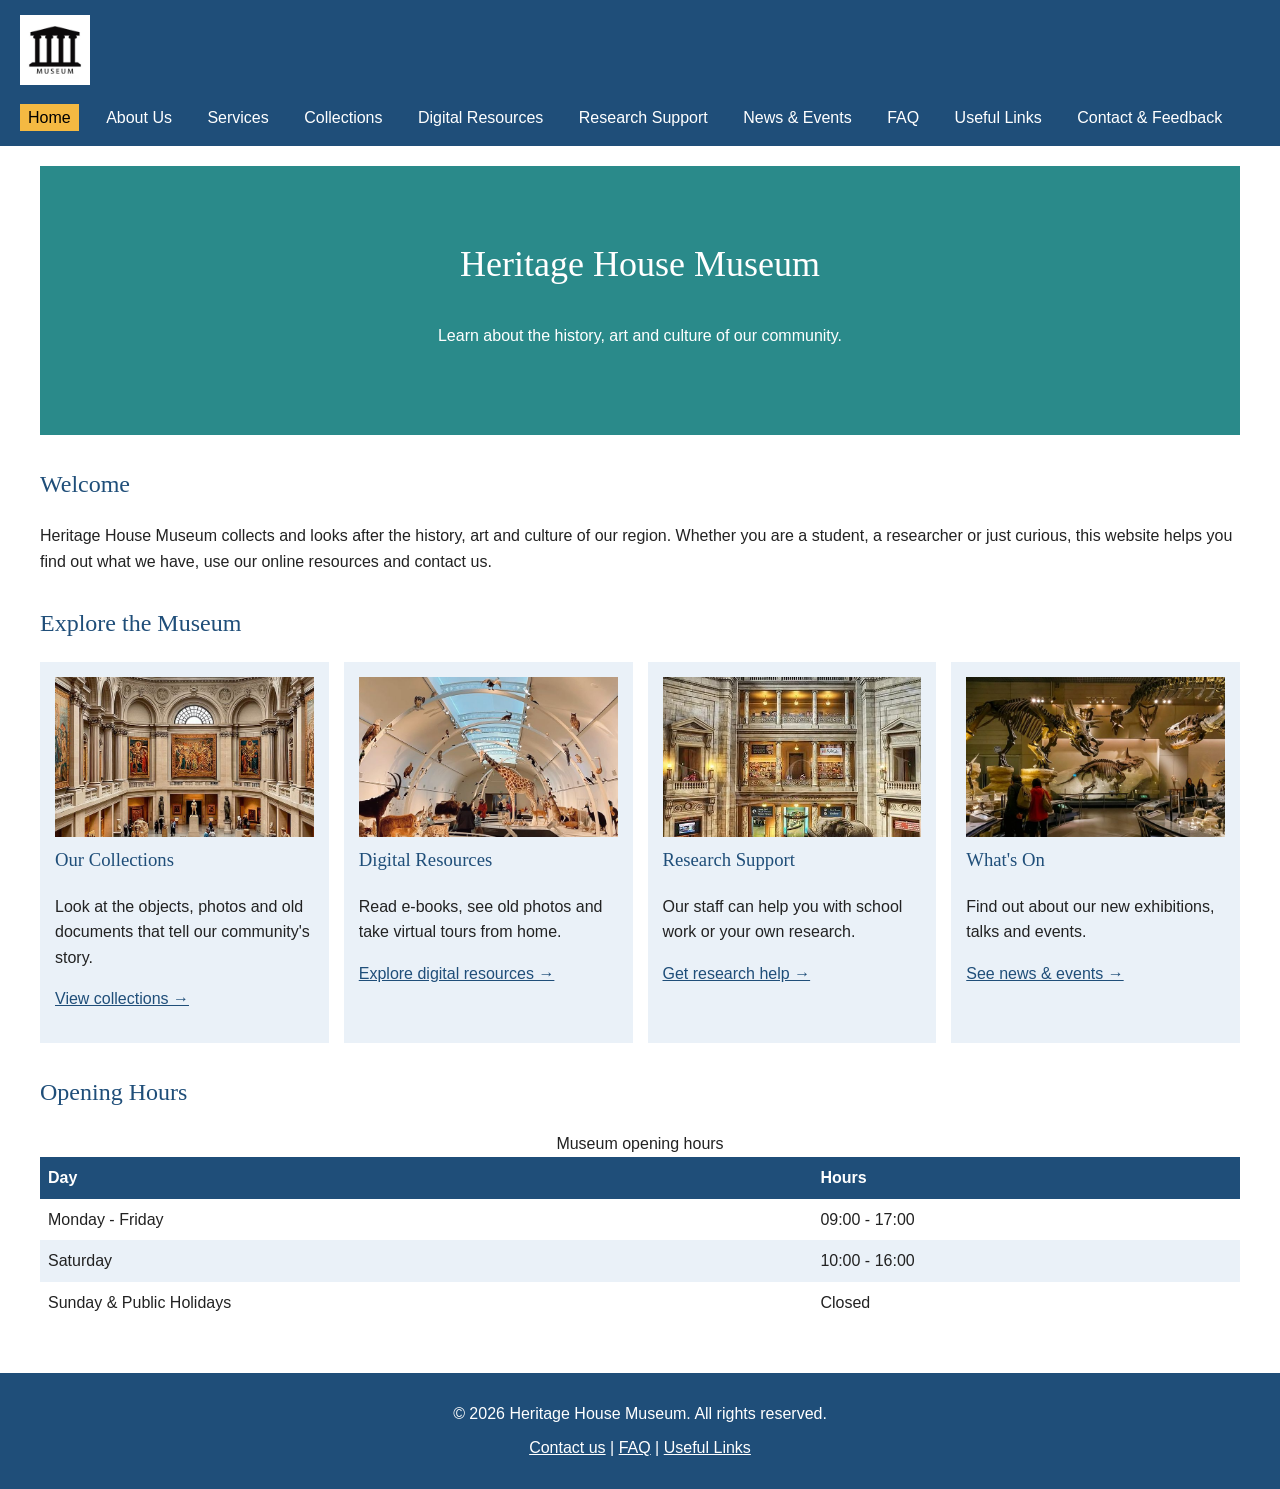
==== commit 91076e46: "Merge remote changes; keep new styles and add footer text rule Co-Authored-By: Claude Sonnet 5.5 <no" ====
--- a/index.html
+++ b/index.html
@@ -1,4 +1,4 @@
-<!DOCTYPE html>
+<!DOCTYPE html>  
 <html lang="en">
 <head>
 <meta charset="UTF-8">
--- a/css/style.css
+++ b/css/style.css
@@ -236,6 +236,11 @@
   padding: 20px;
 }
 
+.site-footer p {
+  margin: 8px 0;
+  color: #ffffff;
+}
+
 .site-footer a {
   color: #ffffff;
 }
